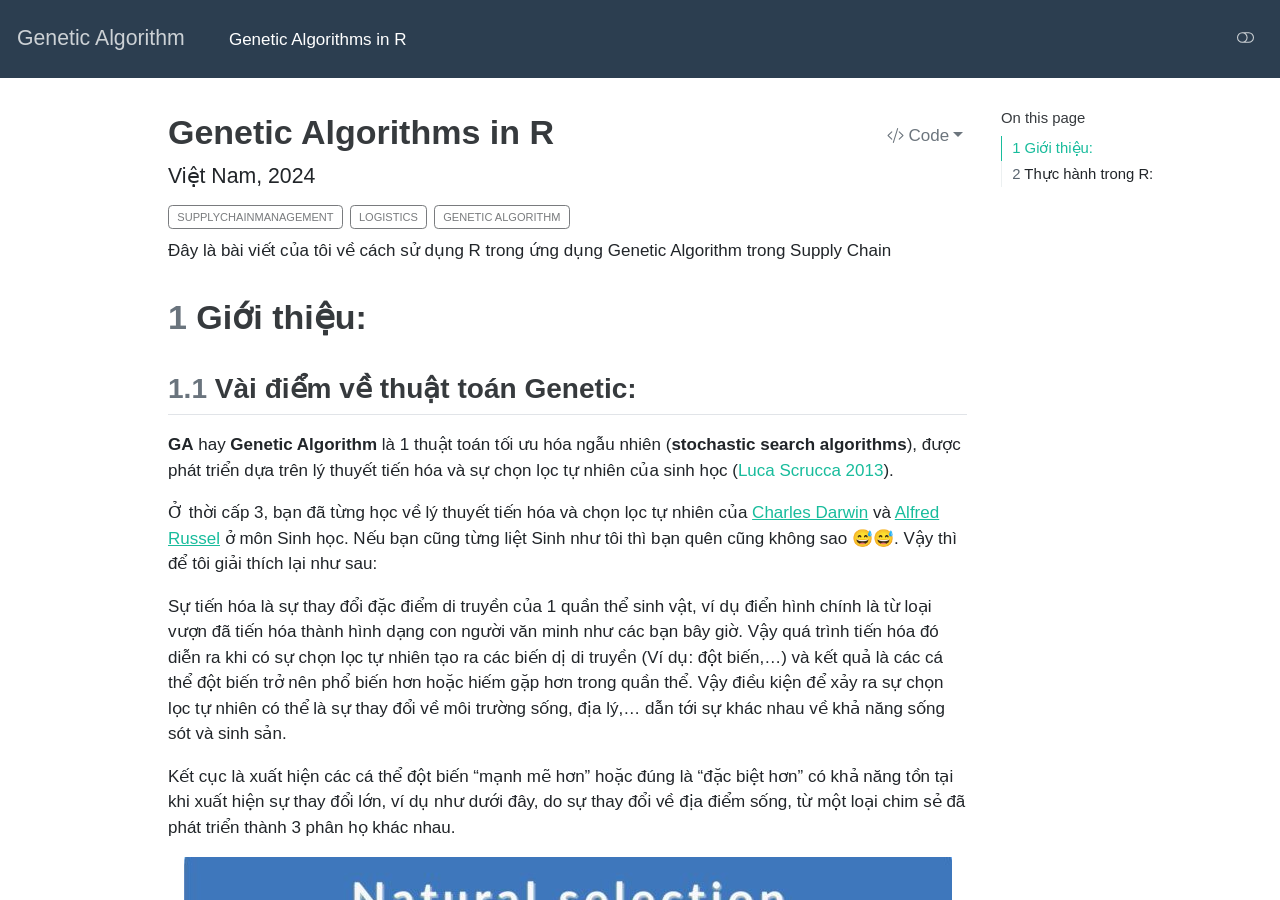
==== docs/index.html @ 32a2eedc "Add" ====
<html xmlns="http://www.w3.org/1999/xhtml">    
  <head>      
    <title>Redirect to GA.html</title>      
    <meta http-equiv="refresh" content="0;URL='GA.html'" />    
  </head>    
  <body> 
  </body>  
</html>
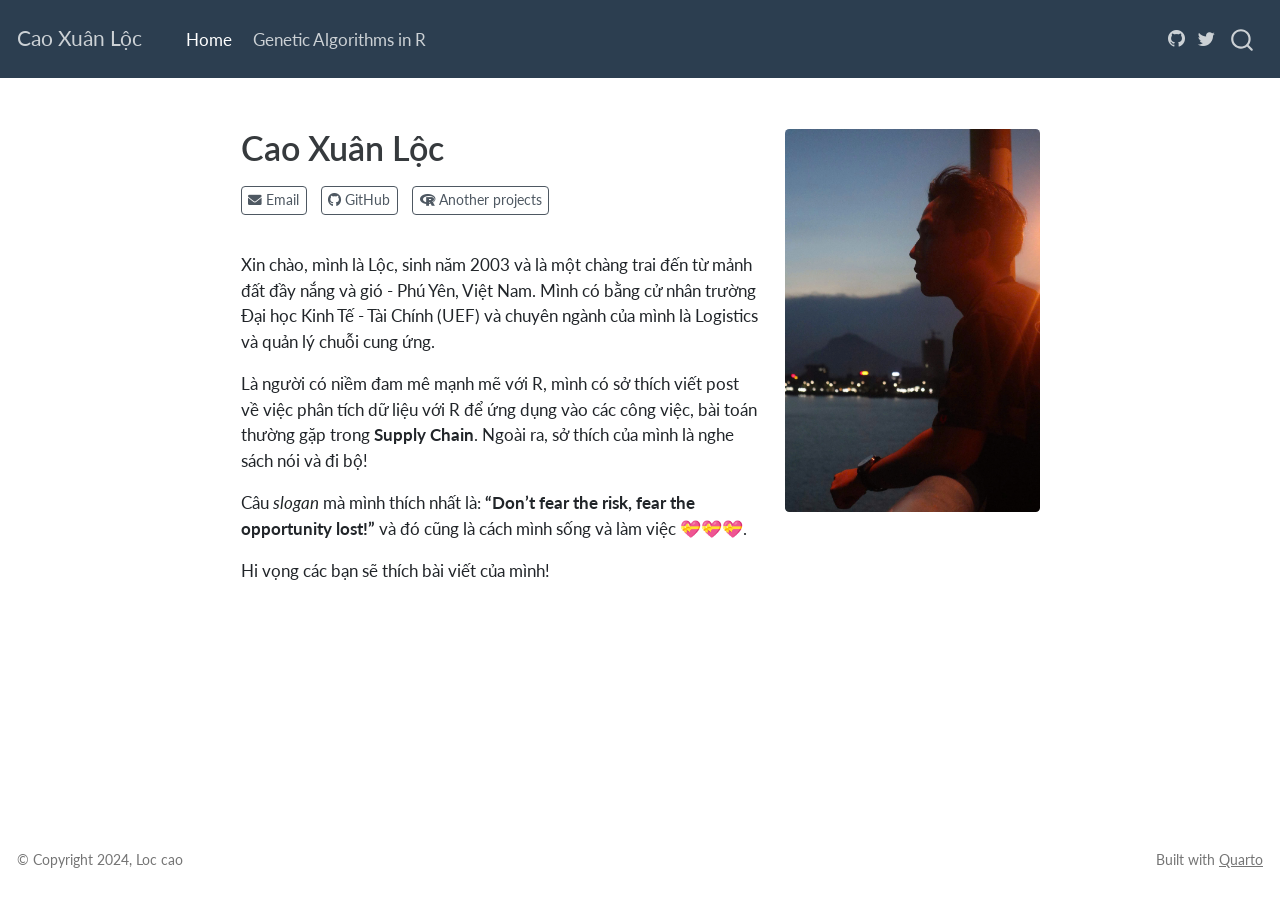
==== commit b7b83c44: "Added" ====
--- a/docs/index.html
+++ b/docs/index.html
@@ -1,8 +1,379 @@
-<html xmlns="http://www.w3.org/1999/xhtml">    
-  <head>      
-    <title>Redirect to GA.html</title>      
-    <meta http-equiv="refresh" content="0;URL='GA.html'" />    
-  </head>    
-  <body> 
-  </body>  
-</html>     
+<!DOCTYPE html>
+<html xmlns="http://www.w3.org/1999/xhtml" lang="en" xml:lang="en"><head>
+
+<meta charset="utf-8">
+<meta name="generator" content="quarto-1.3.450">
+
+<meta name="viewport" content="width=device-width, initial-scale=1.0, user-scalable=yes">
+
+
+<title>Cao Xuân Lộc</title>
+<style>
+code{white-space: pre-wrap;}
+span.smallcaps{font-variant: small-caps;}
+div.columns{display: flex; gap: min(4vw, 1.5em);}
+div.column{flex: auto; overflow-x: auto;}
+div.hanging-indent{margin-left: 1.5em; text-indent: -1.5em;}
+ul.task-list{list-style: none;}
+ul.task-list li input[type="checkbox"] {
+  width: 0.8em;
+  margin: 0 0.8em 0.2em -1em; /* quarto-specific, see https://github.com/quarto-dev/quarto-cli/issues/4556 */ 
+  vertical-align: middle;
+}
+</style>
+
+
+<script src="site_libs/quarto-nav/quarto-nav.js"></script>
+<script src="site_libs/quarto-nav/headroom.min.js"></script>
+<script src="site_libs/clipboard/clipboard.min.js"></script>
+<script src="site_libs/quarto-search/autocomplete.umd.js"></script>
+<script src="site_libs/quarto-search/fuse.min.js"></script>
+<script src="site_libs/quarto-search/quarto-search.js"></script>
+<meta name="quarto:offset" content="./">
+<script src="site_libs/quarto-html/quarto.js"></script>
+<script src="site_libs/quarto-html/popper.min.js"></script>
+<script src="site_libs/quarto-html/tippy.umd.min.js"></script>
+<link href="site_libs/quarto-html/tippy.css" rel="stylesheet">
+<link href="site_libs/quarto-html/quarto-syntax-highlighting.css" rel="stylesheet" id="quarto-text-highlighting-styles">
+<script src="site_libs/bootstrap/bootstrap.min.js"></script>
+<link href="site_libs/bootstrap/bootstrap-icons.css" rel="stylesheet">
+<link href="site_libs/bootstrap/bootstrap.min.css" rel="stylesheet" id="quarto-bootstrap" data-mode="light">
+<script id="quarto-search-options" type="application/json">{
+  "location": "navbar",
+  "copy-button": false,
+  "collapse-after": 3,
+  "panel-placement": "end",
+  "type": "overlay",
+  "limit": 20,
+  "language": {
+    "search-no-results-text": "No results",
+    "search-matching-documents-text": "matching documents",
+    "search-copy-link-title": "Copy link to search",
+    "search-hide-matches-text": "Hide additional matches",
+    "search-more-match-text": "more match in this document",
+    "search-more-matches-text": "more matches in this document",
+    "search-clear-button-title": "Clear",
+    "search-detached-cancel-button-title": "Cancel",
+    "search-submit-button-title": "Submit",
+    "search-label": "Search"
+  }
+}</script>
+
+
+</head>
+
+<body class="nav-fixed fullcontent">
+
+<div id="quarto-search-results"></div>
+  <header id="quarto-header" class="headroom fixed-top">
+    <nav class="navbar navbar-expand-lg navbar-dark ">
+      <div class="navbar-container container-fluid">
+      <div class="navbar-brand-container">
+    <a class="navbar-brand" href="./index.html">
+    <span class="navbar-title">Cao Xuân Lộc</span>
+    </a>
+  </div>
+            <div id="quarto-search" class="" title="Search"></div>
+          <button class="navbar-toggler" type="button" data-bs-toggle="collapse" data-bs-target="#navbarCollapse" aria-controls="navbarCollapse" aria-expanded="false" aria-label="Toggle navigation" onclick="if (window.quartoToggleHeadroom) { window.quartoToggleHeadroom(); }">
+  <span class="navbar-toggler-icon"></span>
+</button>
+          <div class="collapse navbar-collapse" id="navbarCollapse">
+            <ul class="navbar-nav navbar-nav-scroll me-auto">
+  <li class="nav-item">
+    <a class="nav-link active" href="./index.html" rel="" target="" aria-current="page">
+ <span class="menu-text">Home</span></a>
+  </li>  
+  <li class="nav-item">
+    <a class="nav-link" href="./GA.html" rel="" target="">
+ <span class="menu-text">Genetic Algorithms in R</span></a>
+  </li>  
+</ul>
+            <div class="quarto-navbar-tools ms-auto">
+    <a href="https://github.com/Loccx78vn/Forecasting_time_series" rel="" title="Github" class="quarto-navigation-tool px-1" aria-label="Github"><i class="bi bi-github"></i></a>
+    <a href="https://rpubs.com/loccx" rel="" title="Another projects" class="quarto-navigation-tool px-1" aria-label="Another projects"><i class="bi bi-twitter"></i></a>
+</div>
+          </div> <!-- /navcollapse -->
+      </div> <!-- /container-fluid -->
+    </nav>
+</header>
+<!-- content -->
+<div id="quarto-content" class="quarto-container page-columns page-rows-contents page-layout-article page-navbar">
+<!-- sidebar -->
+<!-- margin-sidebar -->
+    
+<!-- main -->
+<div class="quarto-about-solana column-body">
+  <div class="about-entity">
+    <div class="entity-contents">
+      <header id="title-block-header" class="quarto-title-block default">
+<div class="quarto-title">
+<h1 class="title">Cao Xuân Lộc</h1>
+</div>
+<div class="quarto-title-meta">
+  </div>
+</header> <div class="about-links">
+  <a href="mailto:loccaoxuan103@gmail.com" class="about-link" rel="" target="">
+     <span class="about-link-text"><i class="fas fa-envelope"></i> Email</span>
+  </a>
+  <a href="https://github.com/Loccx78vn/" class="about-link" rel="" target="">
+     <span class="about-link-text"><i class="fab fa-github"></i> GitHub</span>
+  </a>
+  <a href="https://rpubs.com/loccx" class="about-link" rel="" target="">
+     <span class="about-link-text"><i class="fab fa-r-project"></i> Another projects</span>
+  </a>
+</div>
+      <div class="about-contents"><main class="content" id="quarto-document-content">
+<p><link rel="stylesheet" href="https://cdnjs.cloudflare.com/ajax/libs/font-awesome/6.0.0-beta3/css/all.min.css"></p>
+<p>Xin chào, mình là Lộc, sinh năm 2003 và là một chàng trai đến từ mảnh đất đầy nắng và gió - Phú Yên, Việt Nam. Mình có bằng cử nhân trường Đại học Kinh Tế - Tài Chính (UEF) và chuyên ngành của mình là Logistics và quản lý chuỗi cung ứng.</p>
+<p>Là người có niềm đam mê mạnh mẽ với R, mình có sở thích viết post về việc phân tích dữ liệu với R để ứng dụng vào các công việc, bài toán thường gặp trong <strong>Supply Chain</strong>. Ngoài ra, sở thích của mình là nghe sách nói và đi bộ!</p>
+<p>Câu <em>slogan</em> mà mình thích nhất là: <strong>“Don’t fear the risk, fear the opportunity lost!”</strong> và đó cũng là cách mình sống và làm việc 💝💝💝.</p>
+<p>Hi vọng các bạn sẽ thích bài viết của mình!</p>
+
+
+</main></div>
+    </div>
+    <img src="ava.jpg" class="about-image
+  rounded " style="width: 15em;">
+  </div>
+</div>
+ <!-- /main -->
+<script id="quarto-html-after-body" type="application/javascript">
+window.document.addEventListener("DOMContentLoaded", function (event) {
+  const toggleBodyColorMode = (bsSheetEl) => {
+    const mode = bsSheetEl.getAttribute("data-mode");
+    const bodyEl = window.document.querySelector("body");
+    if (mode === "dark") {
+      bodyEl.classList.add("quarto-dark");
+      bodyEl.classList.remove("quarto-light");
+    } else {
+      bodyEl.classList.add("quarto-light");
+      bodyEl.classList.remove("quarto-dark");
+    }
+  }
+  const toggleBodyColorPrimary = () => {
+    const bsSheetEl = window.document.querySelector("link#quarto-bootstrap");
+    if (bsSheetEl) {
+      toggleBodyColorMode(bsSheetEl);
+    }
+  }
+  toggleBodyColorPrimary();  
+  const isCodeAnnotation = (el) => {
+    for (const clz of el.classList) {
+      if (clz.startsWith('code-annotation-')) {                     
+        return true;
+      }
+    }
+    return false;
+  }
+  const clipboard = new window.ClipboardJS('.code-copy-button', {
+    text: function(trigger) {
+      const codeEl = trigger.previousElementSibling.cloneNode(true);
+      for (const childEl of codeEl.children) {
+        if (isCodeAnnotation(childEl)) {
+          childEl.remove();
+        }
+      }
+      return codeEl.innerText;
+    }
+  });
+  clipboard.on('success', function(e) {
+    // button target
+    const button = e.trigger;
+    // don't keep focus
+    button.blur();
+    // flash "checked"
+    button.classList.add('code-copy-button-checked');
+    var currentTitle = button.getAttribute("title");
+    button.setAttribute("title", "Copied!");
+    let tooltip;
+    if (window.bootstrap) {
+      button.setAttribute("data-bs-toggle", "tooltip");
+      button.setAttribute("data-bs-placement", "left");
+      button.setAttribute("data-bs-title", "Copied!");
+      tooltip = new bootstrap.Tooltip(button, 
+        { trigger: "manual", 
+          customClass: "code-copy-button-tooltip",
+          offset: [0, -8]});
+      tooltip.show();    
+    }
+    setTimeout(function() {
+      if (tooltip) {
+        tooltip.hide();
+        button.removeAttribute("data-bs-title");
+        button.removeAttribute("data-bs-toggle");
+        button.removeAttribute("data-bs-placement");
+      }
+      button.setAttribute("title", currentTitle);
+      button.classList.remove('code-copy-button-checked');
+    }, 1000);
+    // clear code selection
+    e.clearSelection();
+  });
+  function tippyHover(el, contentFn) {
+    const config = {
+      allowHTML: true,
+      content: contentFn,
+      maxWidth: 500,
+      delay: 100,
+      arrow: false,
+      appendTo: function(el) {
+          return el.parentElement;
+      },
+      interactive: true,
+      interactiveBorder: 10,
+      theme: 'quarto',
+      placement: 'bottom-start'
+    };
+    window.tippy(el, config); 
+  }
+  const noterefs = window.document.querySelectorAll('a[role="doc-noteref"]');
+  for (var i=0; i<noterefs.length; i++) {
+    const ref = noterefs[i];
+    tippyHover(ref, function() {
+      // use id or data attribute instead here
+      let href = ref.getAttribute('data-footnote-href') || ref.getAttribute('href');
+      try { href = new URL(href).hash; } catch {}
+      const id = href.replace(/^#\/?/, "");
+      const note = window.document.getElementById(id);
+      return note.innerHTML;
+    });
+  }
+      let selectedAnnoteEl;
+      const selectorForAnnotation = ( cell, annotation) => {
+        let cellAttr = 'data-code-cell="' + cell + '"';
+        let lineAttr = 'data-code-annotation="' +  annotation + '"';
+        const selector = 'span[' + cellAttr + '][' + lineAttr + ']';
+        return selector;
+      }
+      const selectCodeLines = (annoteEl) => {
+        const doc = window.document;
+        const targetCell = annoteEl.getAttribute("data-target-cell");
+        const targetAnnotation = annoteEl.getAttribute("data-target-annotation");
+        const annoteSpan = window.document.querySelector(selectorForAnnotation(targetCell, targetAnnotation));
+        const lines = annoteSpan.getAttribute("data-code-lines").split(",");
+        const lineIds = lines.map((line) => {
+          return targetCell + "-" + line;
+        })
+        let top = null;
+        let height = null;
+        let parent = null;
+        if (lineIds.length > 0) {
+            //compute the position of the single el (top and bottom and make a div)
+            const el = window.document.getElementById(lineIds[0]);
+            top = el.offsetTop;
+            height = el.offsetHeight;
+            parent = el.parentElement.parentElement;
+          if (lineIds.length > 1) {
+            const lastEl = window.document.getElementById(lineIds[lineIds.length - 1]);
+            const bottom = lastEl.offsetTop + lastEl.offsetHeight;
+            height = bottom - top;
+          }
+          if (top !== null && height !== null && parent !== null) {
+            // cook up a div (if necessary) and position it 
+            let div = window.document.getElementById("code-annotation-line-highlight");
+            if (div === null) {
+              div = window.document.createElement("div");
+              div.setAttribute("id", "code-annotation-line-highlight");
+              div.style.position = 'absolute';
+              parent.appendChild(div);
+            }
+            div.style.top = top - 2 + "px";
+            div.style.height = height + 4 + "px";
+            let gutterDiv = window.document.getElementById("code-annotation-line-highlight-gutter");
+            if (gutterDiv === null) {
+              gutterDiv = window.document.createElement("div");
+              gutterDiv.setAttribute("id", "code-annotation-line-highlight-gutter");
+              gutterDiv.style.position = 'absolute';
+              const codeCell = window.document.getElementById(targetCell);
+              const gutter = codeCell.querySelector('.code-annotation-gutter');
+              gutter.appendChild(gutterDiv);
+            }
+            gutterDiv.style.top = top - 2 + "px";
+            gutterDiv.style.height = height + 4 + "px";
+          }
+          selectedAnnoteEl = annoteEl;
+        }
+      };
+      const unselectCodeLines = () => {
+        const elementsIds = ["code-annotation-line-highlight", "code-annotation-line-highlight-gutter"];
+        elementsIds.forEach((elId) => {
+          const div = window.document.getElementById(elId);
+          if (div) {
+            div.remove();
+          }
+        });
+        selectedAnnoteEl = undefined;
+      };
+      // Attach click handler to the DT
+      const annoteDls = window.document.querySelectorAll('dt[data-target-cell]');
+      for (const annoteDlNode of annoteDls) {
+        annoteDlNode.addEventListener('click', (event) => {
+          const clickedEl = event.target;
+          if (clickedEl !== selectedAnnoteEl) {
+            unselectCodeLines();
+            const activeEl = window.document.querySelector('dt[data-target-cell].code-annotation-active');
+            if (activeEl) {
+              activeEl.classList.remove('code-annotation-active');
+            }
+            selectCodeLines(clickedEl);
+            clickedEl.classList.add('code-annotation-active');
+          } else {
+            // Unselect the line
+            unselectCodeLines();
+            clickedEl.classList.remove('code-annotation-active');
+          }
+        });
+      }
+  const findCites = (el) => {
+    const parentEl = el.parentElement;
+    if (parentEl) {
+      const cites = parentEl.dataset.cites;
+      if (cites) {
+        return {
+          el,
+          cites: cites.split(' ')
+        };
+      } else {
+        return findCites(el.parentElement)
+      }
+    } else {
+      return undefined;
+    }
+  };
+  var bibliorefs = window.document.querySelectorAll('a[role="doc-biblioref"]');
+  for (var i=0; i<bibliorefs.length; i++) {
+    const ref = bibliorefs[i];
+    const citeInfo = findCites(ref);
+    if (citeInfo) {
+      tippyHover(citeInfo.el, function() {
+        var popup = window.document.createElement('div');
+        citeInfo.cites.forEach(function(cite) {
+          var citeDiv = window.document.createElement('div');
+          citeDiv.classList.add('hanging-indent');
+          citeDiv.classList.add('csl-entry');
+          var biblioDiv = window.document.getElementById('ref-' + cite);
+          if (biblioDiv) {
+            citeDiv.innerHTML = biblioDiv.innerHTML;
+          }
+          popup.appendChild(citeDiv);
+        });
+        return popup.innerHTML;
+      });
+    }
+  }
+});
+</script>
+</div> <!-- /content -->
+<footer class="footer">
+  <div class="nav-footer">
+    <div class="nav-footer-left">© Copyright 2024, Loc cao</div>   
+    <div class="nav-footer-center">
+      &nbsp;
+    </div>
+    <div class="nav-footer-right">Built with <a href="https://quarto.org/">Quarto</a></div>
+  </div>
+</footer>
+
+
+
+</body></html>
--- a/docs/site_libs/quarto-html/tippy.css
+++ b/docs/site_libs/quarto-html/tippy.css
@@ -0,0 +1 @@
+.tippy-box[data-animation=fade][data-state=hidden]{opacity:0}[data-tippy-root]{max-width:calc(100vw - 10px)}.tippy-box{position:relative;background-color:#333;color:#fff;border-radius:4px;font-size:14px;line-height:1.4;white-space:normal;outline:0;transition-property:transform,visibility,opacity}.tippy-box[data-placement^=top]>.tippy-arrow{bottom:0}.tippy-box[data-placement^=top]>.tippy-arrow:before{bottom:-7px;left:0;border-width:8px 8px 0;border-top-color:initial;transform-origin:center top}.tippy-box[data-placement^=bottom]>.tippy-arrow{top:0}.tippy-box[data-placement^=bottom]>.tippy-arrow:before{top:-7px;left:0;border-width:0 8px 8px;border-bottom-color:initial;transform-origin:center bottom}.tippy-box[data-placement^=left]>.tippy-arrow{right:0}.tippy-box[data-placement^=left]>.tippy-arrow:before{border-width:8px 0 8px 8px;border-left-color:initial;right:-7px;transform-origin:center left}.tippy-box[data-placement^=right]>.tippy-arrow{left:0}.tippy-box[data-placement^=right]>.tippy-arrow:before{left:-7px;border-width:8px 8px 8px 0;border-right-color:initial;transform-origin:center right}.tippy-box[data-inertia][data-state=visible]{transition-timing-function:cubic-bezier(.54,1.5,.38,1.11)}.tippy-arrow{width:16px;height:16px;color:#333}.tippy-arrow:before{content:"";position:absolute;border-color:transparent;border-style:solid}.tippy-content{position:relative;padding:5px 9px;z-index:1}
--- a/docs/site_libs/quarto-html/quarto-syntax-highlighting.css
+++ b/docs/site_libs/quarto-html/quarto-syntax-highlighting.css
@@ -0,0 +1,203 @@
+/* quarto syntax highlight colors */
+:root {
+  --quarto-hl-ot-color: #003B4F;
+  --quarto-hl-at-color: #657422;
+  --quarto-hl-ss-color: #20794D;
+  --quarto-hl-an-color: #5E5E5E;
+  --quarto-hl-fu-color: #4758AB;
+  --quarto-hl-st-color: #20794D;
+  --quarto-hl-cf-color: #003B4F;
+  --quarto-hl-op-color: #5E5E5E;
+  --quarto-hl-er-color: #AD0000;
+  --quarto-hl-bn-color: #AD0000;
+  --quarto-hl-al-color: #AD0000;
+  --quarto-hl-va-color: #111111;
+  --quarto-hl-bu-color: inherit;
+  --quarto-hl-ex-color: inherit;
+  --quarto-hl-pp-color: #AD0000;
+  --quarto-hl-in-color: #5E5E5E;
+  --quarto-hl-vs-color: #20794D;
+  --quarto-hl-wa-color: #5E5E5E;
+  --quarto-hl-do-color: #5E5E5E;
+  --quarto-hl-im-color: #00769E;
+  --quarto-hl-ch-color: #20794D;
+  --quarto-hl-dt-color: #AD0000;
+  --quarto-hl-fl-color: #AD0000;
+  --quarto-hl-co-color: #5E5E5E;
+  --quarto-hl-cv-color: #5E5E5E;
+  --quarto-hl-cn-color: #8f5902;
+  --quarto-hl-sc-color: #5E5E5E;
+  --quarto-hl-dv-color: #AD0000;
+  --quarto-hl-kw-color: #003B4F;
+}
+
+/* other quarto variables */
+:root {
+  --quarto-font-monospace: SFMono-Regular, Menlo, Monaco, Consolas, "Liberation Mono", "Courier New", monospace;
+}
+
+pre > code.sourceCode > span {
+  color: #003B4F;
+}
+
+code span {
+  color: #003B4F;
+}
+
+code.sourceCode > span {
+  color: #003B4F;
+}
+
+div.sourceCode,
+div.sourceCode pre.sourceCode {
+  color: #003B4F;
+}
+
+code span.ot {
+  color: #003B4F;
+  font-style: inherit;
+}
+
+code span.at {
+  color: #657422;
+  font-style: inherit;
+}
+
+code span.ss {
+  color: #20794D;
+  font-style: inherit;
+}
+
+code span.an {
+  color: #5E5E5E;
+  font-style: inherit;
+}
+
+code span.fu {
+  color: #4758AB;
+  font-style: inherit;
+}
+
+code span.st {
+  color: #20794D;
+  font-style: inherit;
+}
+
+code span.cf {
+  color: #003B4F;
+  font-style: inherit;
+}
+
+code span.op {
+  color: #5E5E5E;
+  font-style: inherit;
+}
+
+code span.er {
+  color: #AD0000;
+  font-style: inherit;
+}
+
+code span.bn {
+  color: #AD0000;
+  font-style: inherit;
+}
+
+code span.al {
+  color: #AD0000;
+  font-style: inherit;
+}
+
+code span.va {
+  color: #111111;
+  font-style: inherit;
+}
+
+code span.bu {
+  font-style: inherit;
+}
+
+code span.ex {
+  font-style: inherit;
+}
+
+code span.pp {
+  color: #AD0000;
+  font-style: inherit;
+}
+
+code span.in {
+  color: #5E5E5E;
+  font-style: inherit;
+}
+
+code span.vs {
+  color: #20794D;
+  font-style: inherit;
+}
+
+code span.wa {
+  color: #5E5E5E;
+  font-style: italic;
+}
+
+code span.do {
+  color: #5E5E5E;
+  font-style: italic;
+}
+
+code span.im {
+  color: #00769E;
+  font-style: inherit;
+}
+
+code span.ch {
+  color: #20794D;
+  font-style: inherit;
+}
+
+code span.dt {
+  color: #AD0000;
+  font-style: inherit;
+}
+
+code span.fl {
+  color: #AD0000;
+  font-style: inherit;
+}
+
+code span.co {
+  color: #5E5E5E;
+  font-style: inherit;
+}
+
+code span.cv {
+  color: #5E5E5E;
+  font-style: italic;
+}
+
+code span.cn {
+  color: #8f5902;
+  font-style: inherit;
+}
+
+code span.sc {
+  color: #5E5E5E;
+  font-style: inherit;
+}
+
+code span.dv {
+  color: #AD0000;
+  font-style: inherit;
+}
+
+code span.kw {
+  color: #003B4F;
+  font-style: inherit;
+}
+
+.prevent-inlining {
+  content: "</";
+}
+
+/*# sourceMappingURL=debc5d5d77c3f9108843748ff7464032.css.map */
